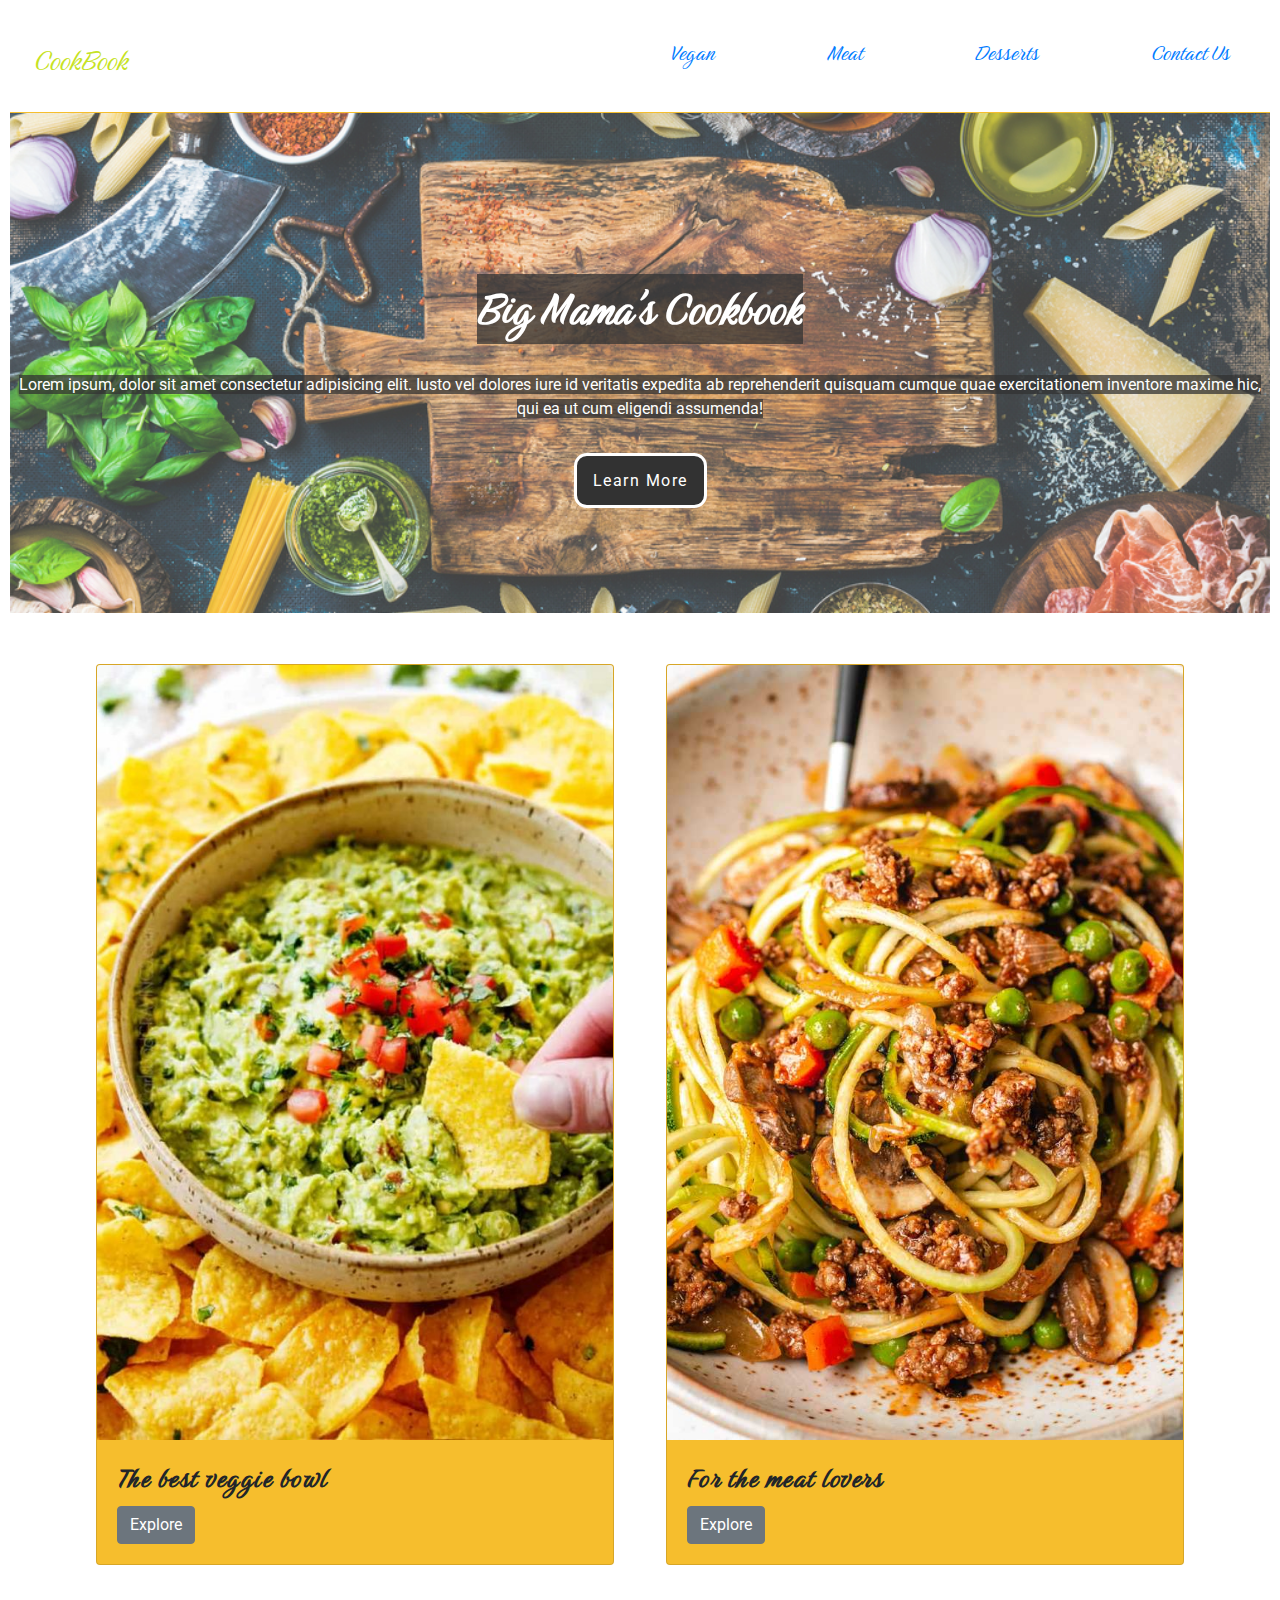
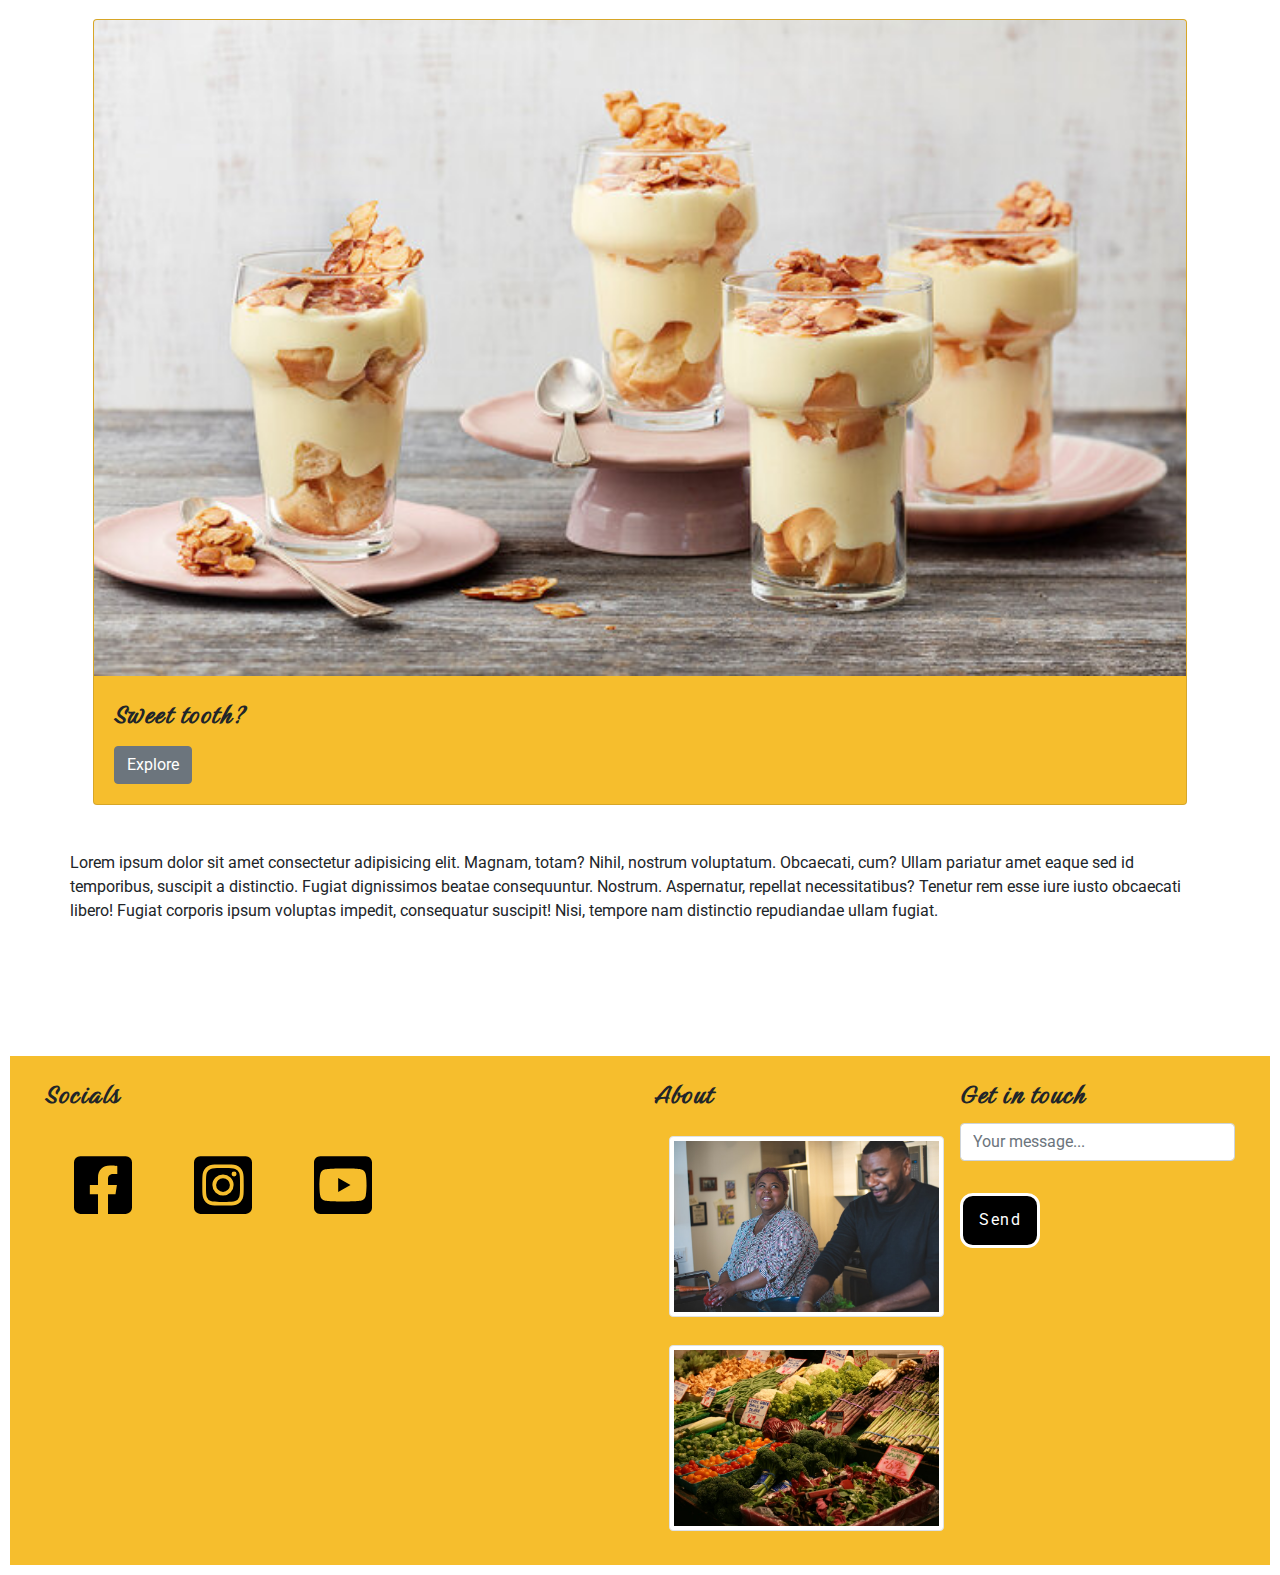
==== index.html @ 641df897 "init commit" ====
<!DOCTYPE html>
<!-- TODO: Discuss wuth Sumia why this file is not titled 'index.html'-->
<html lang="en">
  <head>
    <link
      rel="stylesheet"
      href="https://maxcdn.bootstrapcdn.com/bootstrap/4.0.0/css/bootstrap.min.css"
      integrity="sha384-Gn5384xqQ1aoWXA+058RXPxPg6fy4IWvTNh0E263XmFcJlSAwiGgFAW/dAiS6JXm"
      crossorigin="anonymous"
    />
    <link rel="stylesheet" type="text/css" href="styles.css" />
    <link rel="preconnect" href="https://fonts.googleapis.com" />
    <link rel="preconnect" href="https://fonts.gstatic.com" crossorigin />
    <link
      href="https://fonts.googleapis.com/css2?family=Birthstone&display=swap"
      rel="stylesheet"
    />
    <link rel="preconnect" href="https://fonts.googleapis.com" />
    <link rel="preconnect" href="https://fonts.gstatic.com" crossorigin />
    <link rel="preconnect" href="https://fonts.googleapis.com" />
    <link rel="preconnect" href="https://fonts.gstatic.com" crossorigin />
    <link
      href="https://fonts.googleapis.com/css2?family=Roboto:ital,wght@0,100;0,300;0,400;0,500;0,700;0,900;1,100;1,300;1,500;1,700;1,900&display=swap"
      rel="stylesheet"
    />

    <link
      href="https://fonts.googleapis.com/icon?family=Material+Icons"
      rel="stylesheet"
    />

    <meta charset="UTF-8" />
    <meta http-equiv="X-UA-Compatible" content="IE=edge" />
    <meta name="viewport" content="width=device-width, initial-scale=1.0" />
    <title>Big Mama's Cookbook</title>
  </head>

  <body>
    <header class="header">
      <nav class="navbar">
        <a href="#" class="nav-logo">CookBook</a>
        <ul class="nav-menu">
          <li class="nav-item">
            <a href="#" class="nav-link">Vegan</a>
          </li>
          <li class="nav-item">
            <a href="#" class="nav-link">Meat</a>
          </li>
          <li class="nav-item">
            <a href="#" class="nav-link">Desserts</a>
          </li>
          <li class="nav-item">
            <a href="#" class="nav-link">Contact Us</a>
          </li>
        </ul>
        <div class="hamburger">
          <span class="bar"></span>
          <span class="bar"></span>
          <span class="bar"></span>
        </div>
      </nav>
    </header>

    <!-- <header class="bg-col">
            <a href="#"> Menu </a>
            <img src="images/logo.png"alt="logo" width="40"><p class="text text-heavy text-white">Your very own cook book</p>        
           <a href="#" class="btn btn-secondary">Learn More</a>
    </header> -->

    <!--for the background hero-->
    <div class="bg">
      <div class="row">
        <div class="col main-intro">
          <h1><span>Big Mama's Cookbook</span></h1>
          <p>
            <span
              >Lorem ipsum, dolor sit amet consectetur adipisicing elit. Iusto
              vel dolores iure id veritatis expedita ab reprehenderit quisquam
              cumque quae exercitationem inventore maxime hic, qui ea ut cum
              eligendi assumenda!</span
            >
          </p>
          <a href="#" class="btn btn-secondary learn-more">Learn More</a>
        </div>
      </div>
    </div>

    <section id="recipe-section">
      <div class="container">
        <div class="row">
          <div class="col-sm-6">
            <div class="card bg-c">
              <img
                class="card-img-top"
                src="images/veggie-menu1.jpg"
                width="900"
                alt="Veggie bowl pic"
              />
              <div class="card-body">
                <h5 class="card-text">The best veggie bowl</h5>
                <a href="#" class="btn btn-secondary">Explore</a>
              </div>
            </div>
          </div>

          <div class="col-sm-6">
            <div class="card bg-c">
              <img
                class="card-img-top"
                src="images/meat-menu.jpg"
                alt="Veggie bowl pic"
              />
              <div class="card-body">
                <h5 class="card-text">For the meat lovers</h5>
                <a href="#" class="btn btn-secondary">Explore</a>
              </div>
            </div>
          </div>
        </div>

        <div class="row">
          <div class="column" style="margin-top: 20px; width: 100%">
            <div class="card mb-3 bg-c">
              <img
                class="card-img-top"
                src="images/dessert.jpg"
                alt="Card image cap"
              />
              <div class="card-body">
                <h5 class="card-title bg-c">Sweet tooth?</h5>
                <a href="#" class="btn btn-secondary">Explore</a>
              </div>
            </div>
          </div>
        </div>
      </div>

      <div>
        <p class="homepage-description">
          Lorem ipsum dolor sit amet consectetur adipisicing elit. Magnam,
          totam? Nihil, nostrum voluptatum. Obcaecati, cum? Ullam pariatur amet
          eaque sed id temporibus, suscipit a distinctio. Fugiat dignissimos
          beatae consequuntur. Nostrum. Aspernatur, repellat necessitatibus?
          Tenetur rem esse iure iusto obcaecati libero! Fugiat corporis ipsum
          voluptas impedit, consequatur suscipit! Nisi, tempore nam distinctio
          repudiandae ullam fugiat.
        </p>
      </div>
    </section>

    <footer class="bg-c">
      <div class="container-fluid text-center text-md-left">
        <div class="row">
          <div class="col-md-6 mt-md-0 mt-3">
            <h5>Socials</h5>
            <a href="" target="_blank">
              <img
                class="socials"
                src="images/socials/facebook-square.svg"
                alt="Facebook logo"
              />
            </a>
            <a href="" target="_blank">
              <img
                class="socials"
                src="images/socials/instagram-square.svg"
                alt="Instagram logo"
              />
            </a>
            <a href="" target="_blank">
              <img
                class="socials"
                src="images/socials/youtube-square.svg"
                alt="YouTube logo"
              />
            </a>
          </div>
          <hr class="clearfix w-100 d-md-none pb-3" />
          <div class="col-md-3 mb-md-0 mb-3">
            <h5>About</h5>
            <img
              class="img-fluid img-thumbnail"
              src="images/couple-preparing-food.jpeg"
              alt=""
            />
            <img
              class="img-fluid img-thumbnail"
              src="images/farmers-market.jpeg"
              alt=""
            />
          </div>
          <div class="col-md-3 mb-md-0 mb-3">
            <h5>Get in touch</h5>
            <form action="" method="POST" class="form-inline"></form>
            <input
              class="form-control mr-sm-2"
              type="search"
              placeholder="Your message..."
              aria-label="Search"
            />
            <button class="btn my-2 my-sm-0 send" type="submit">Send</button>
          </div>
        </div>
      </div>
    </footer>
    <script src="app.js"></script>
  </body>
</html>
---- styles.css ----
@import url("https://fonts.googleapis.com/css2?family=Roboto:ital,wght@0,500;1,400&display=swap");

* {
  box-sizing: border-box;
  margin: 0;
  padding: 0;
}

.navbar a,
h1,
h2,
h4,
h5,
.table-heading {
  font-family: "Birthstone", cursive;
}

.main-intro h1 span {
  font-size: 1.3em;
}

h1 {
  margin-bottom: 0.8em;
}

.bg {
  background-image: url(images/banner.jpg);
  position: relative;
  height: 500px;
  background-position: center;
  background-repeat: no-repeat;
  background-size: cover;
  opacity: 0.8;
}

.bg-col {
  background-color: #f6be2d;
  display: flex;
  flex-direction: row;
  justify-content: space-between;
}

.bg-c {
  background-color: #f6be2d;
}

body {
  padding: 10px;
}

#recipe-section {
  margin-top: 40px;
  margin-left: 30px;
  margin-right: 30px;
  margin-bottom: 133px;
}

.main-intro {
  align-items: center;
  color: white;
  display: flex;
  flex-direction: column;
  height: 600px;
  justify-content: center;
  text-align: center;
}

p,
.main-intro > p span,
.btn {
  font-family: "Roboto", sans-serif;
}

h1,
h5 {
  font-weight: bold;
}

h5 {
  font-size: 2em;
  letter-spacing: 1.5px;
}

h1 span,
p span {
  background: rgba(0, 0, 0, 0.75);
}

.learn-more,
.send {
  background-color: black;
  border: 3px solid white;
  border-radius: 0.8em;
  letter-spacing: 1.5px;
  margin-top: 1em;
  padding: 0.8em 1em;
}

.learn-more {
  margin-bottom: 2.5em;
}

.card {
  margin: 2%;
}

.homepage-description {
  margin: 1.875em;
}

th.table-heading {
  width: 15%;
}

.instructions tbody > tr {
  height: 100px;
}

td:nth-of-type(odd) {
  text-align: right;
}

.nutrition {
  align-items: center;
  display: flex;
  flex-direction: column;
  line-height: 2;
}

footer {
  display: flex;
  justify-content: center;
  padding: 20px;
}

footer img {
  height: auto;
  margin: 5%;
}

img.socials {
  width: 10%;
}

.img-thumbnail {
  max-height: 200px;
}

.form-control {
  margin-bottom: 2em;
}
.send {
  color: white;
}
/* Create new styles for navbar*/
.header {
  border-bottom: 1px solid #f6be2d;
}

.navbar {
  display: flex;
  justify-content: space-between;
  align-items: center;
  padding: 1rem 1.5rem;
}

.hamburger {
  display: none;
}

.bar {
  display: block;
  width: 25px;
  height: 3px;
  margin: 5px auto;
  -webkit-transition: all 0.3s ease-in-out;
  transition: all 0.3s ease-in-out;
  background-color: #a78686;
}

.nav-menu {
  display: flex;
  justify-content: space-between;
  align-items: center;
}

.nav-item {
  margin-left: 5rem;
  list-style: none;
}

.nav-link {
  font-size: 1.6rem;
  font-weight: 400;
}

.nav-link:hover {
  color: #5c5397;
}

/* Navbar dropdown styles  */
li.dropdown,
.dropbtn {
  display: inline-block;
}

.dropdown:hover .dropbtn {
  border-bottom: 3px solid red;
}

.dropdown-content {
  display: none;
  position: absolute;
  min-width: 8em;
  box-shadow: 0px 8px 16px 0px rgba(0, 0, 0, 0.2);
  z-index: 1;
}

.dropdown-content a {
  color: black;
  padding: 12px 16px;
  text-decoration: none;
  display: block;
  text-align: left;
}

.dropdown-content a:hover {
  background-color: #f1f1f1;
}

.dropdown:hover .dropdown-content {
  display: block;
}

.nav-logo {
  font-size: 2.1rem;
  font-weight: 500;
  color: #c6e223;
}

/*Media quries to make navbar responsive*/

@media only screen and (max-width: 768px) {
  .nav-menu {
    position: fixed;
    left: -100%;
    top: 5rem;
    flex-direction: column;
    background-color: rgb(0, 0, 0);
    width: 100%;
    border-radius: 10px;
    text-align: center;
    transition: 0.3s;
    box-shadow: 1 10px 27px rgb(41, 38, 38);
    z-index: 100;
  }

  .nav-menu.active {
    left: 0;
  }

  /* Link style only when menu is open  */
  .nav-menu.active li a {
    color: white;
  }

  .nav-item {
    margin: 2.5rem 0;
    color: white;
  }

  .hamburger {
    display: block;
    cursor: pointer;
  }

  .hamburger.active .bar:nth-child(2) {
    opacity: 0;
  }

  .hamburger.active .bar:nth-child(1) {
    transform: translateY(8px) rotate(45deg);
  }

  .hamburger.active .bar:nth-child(3) {
    transform: translateY(-8px) rotate(-45deg);
  }
}
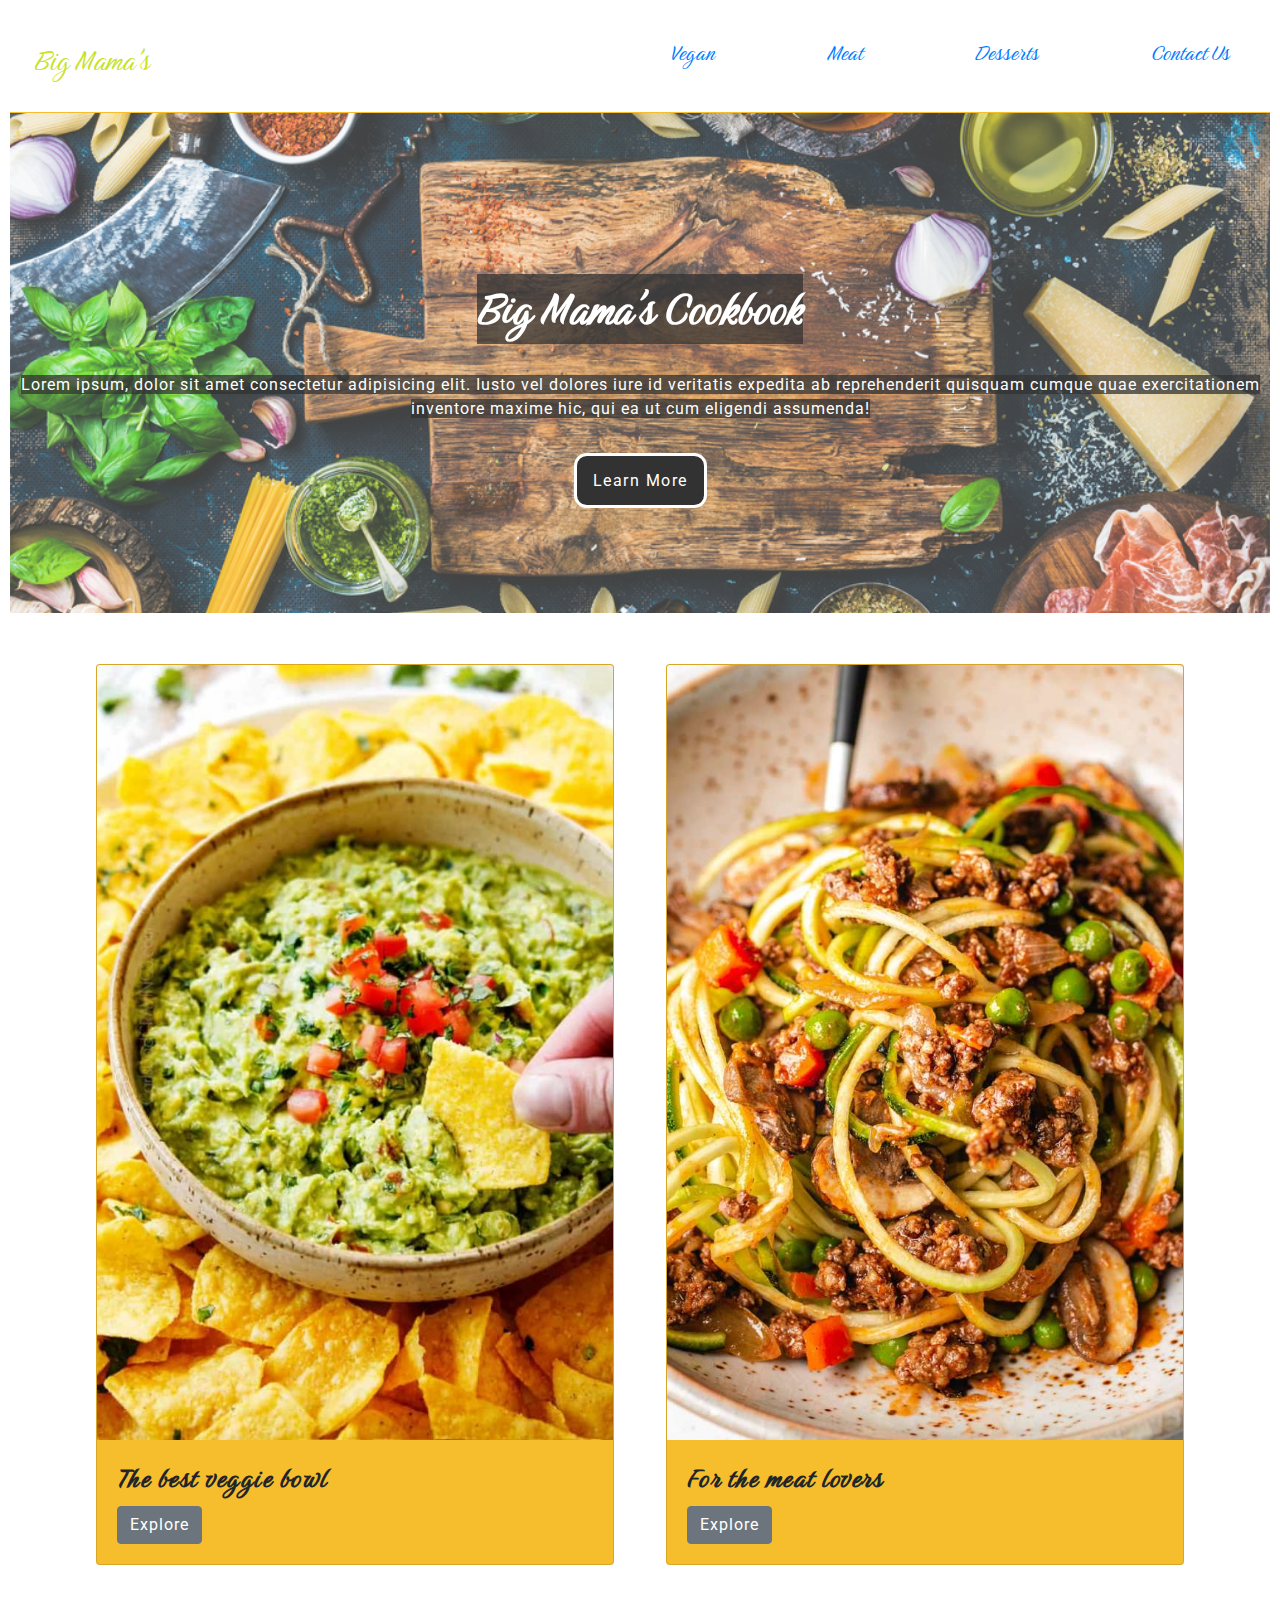
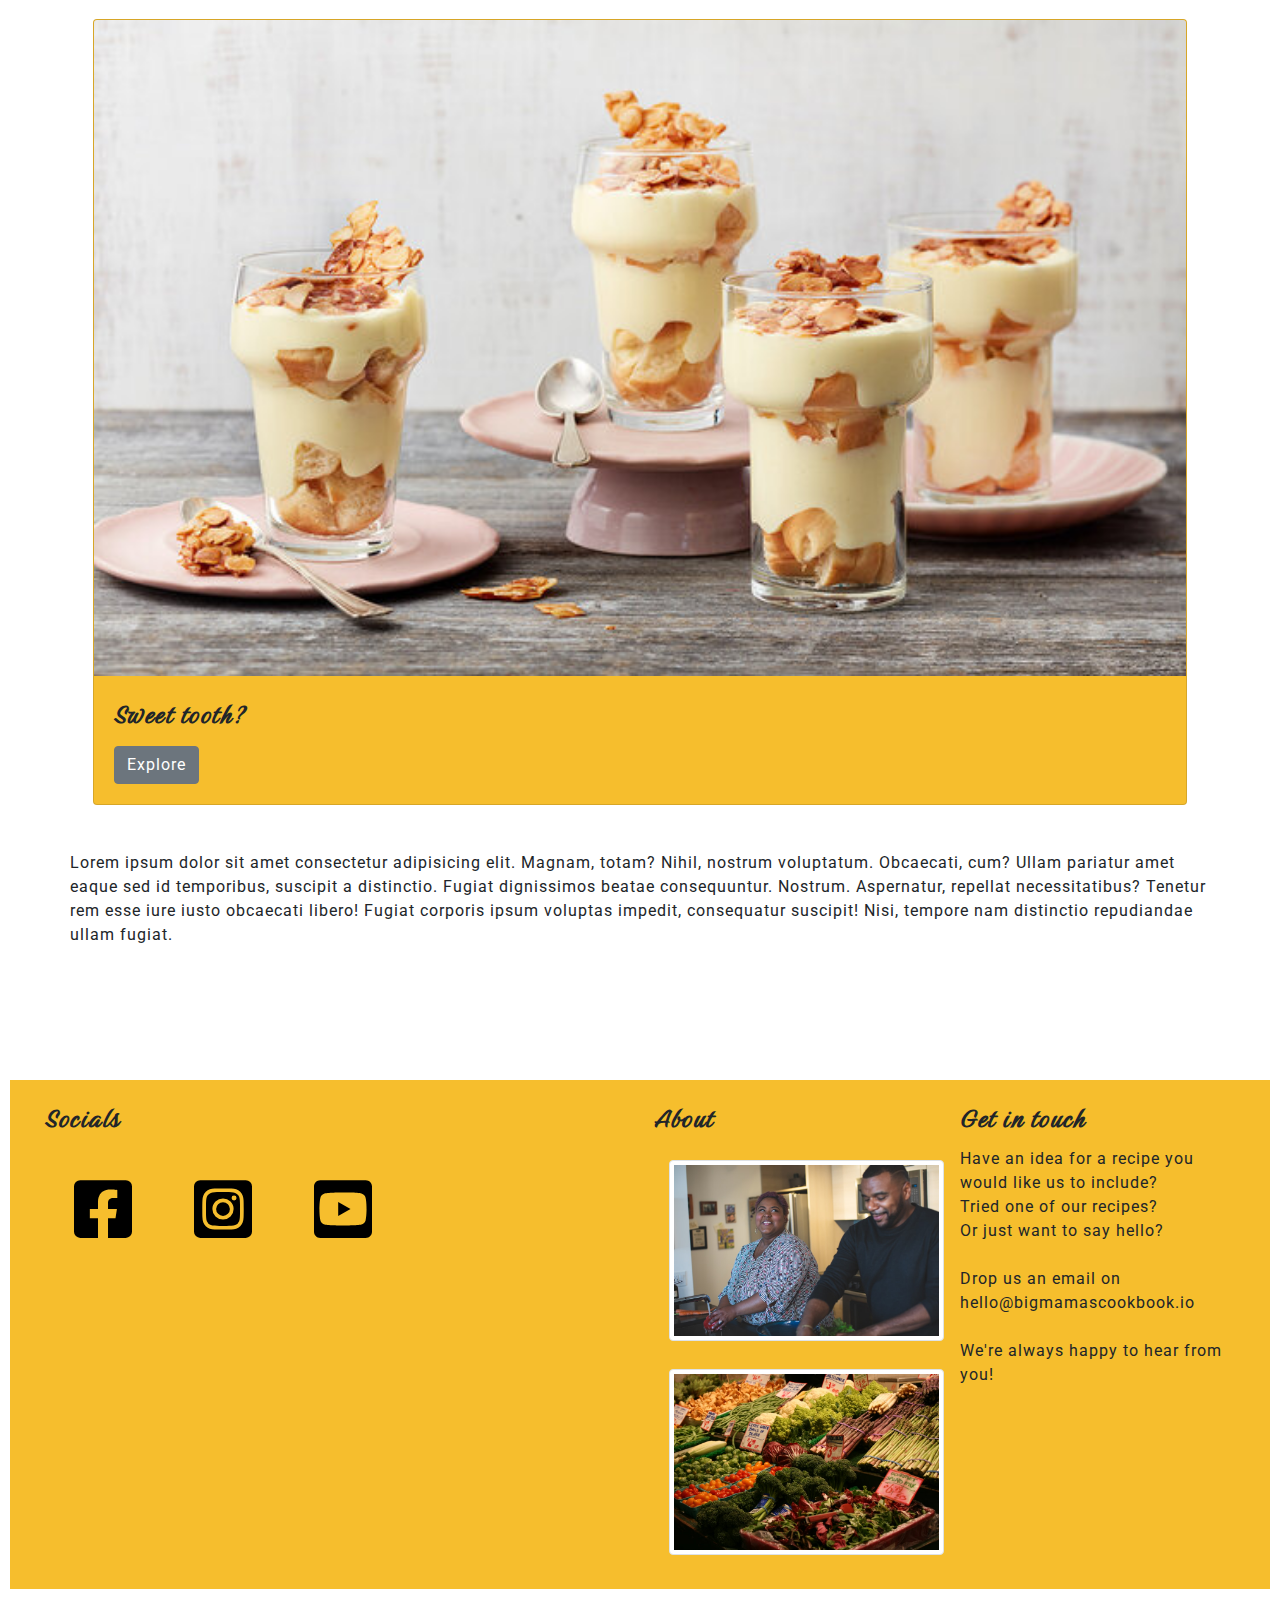
==== commit 8688a380: "removes non-functional contact form and replaces with simple text. Updates header title" ====
--- a/index.html
+++ b/index.html
@@ -38,7 +38,7 @@
   <body>
     <header class="header">
       <nav class="navbar">
-        <a href="#" class="nav-logo">CookBook</a>
+        <a href="#" class="nav-logo">Big Mama's</a>
         <ul class="nav-menu">
           <li class="nav-item">
             <a href="#" class="nav-link">Vegan</a>
@@ -153,21 +153,30 @@
         <div class="row">
           <div class="col-md-6 mt-md-0 mt-3">
             <h5>Socials</h5>
-            <a href="" target="_blank">
+            <a
+              href="https://www.facebook.com/Maggies_Spot-114592173603373/"
+              target="_blank"
+            >
               <img
                 class="socials"
                 src="images/socials/facebook-square.svg"
                 alt="Facebook logo"
               />
             </a>
-            <a href="" target="_blank">
+            <a
+              href="https://www.instagram.com/maggies_spot/?hl=en"
+              target="_blank"
+            >
               <img
                 class="socials"
                 src="images/socials/instagram-square.svg"
                 alt="Instagram logo"
               />
             </a>
-            <a href="" target="_blank">
+            <a
+              href="https://www.youtube.com/channel/UCLk_pZvvCZbYED7p58SZx3A"
+              target="_blank"
+            >
               <img
                 class="socials"
                 src="images/socials/youtube-square.svg"
@@ -191,14 +200,14 @@
           </div>
           <div class="col-md-3 mb-md-0 mb-3">
             <h5>Get in touch</h5>
-            <form action="" method="POST" class="form-inline"></form>
-            <input
-              class="form-control mr-sm-2"
-              type="search"
-              placeholder="Your message..."
-              aria-label="Search"
-            />
-            <button class="btn my-2 my-sm-0 send" type="submit">Send</button>
+            <p>
+              Have an idea for a recipe you would like us to include? <br />
+              Tried one of our recipes? <br />
+              Or just want to say hello? <br />
+              <br />
+              Drop us an email on hello@bigmamascookbook.io <br /><br />
+              We're always happy to hear from you!
+            </p>
           </div>
         </div>
       </div>
--- a/styles.css
+++ b/styles.css
@@ -69,6 +69,7 @@
 .main-intro > p span,
 .btn {
   font-family: "Roboto", sans-serif;
+  letter-spacing: 1px;
 }
 
 h1,
